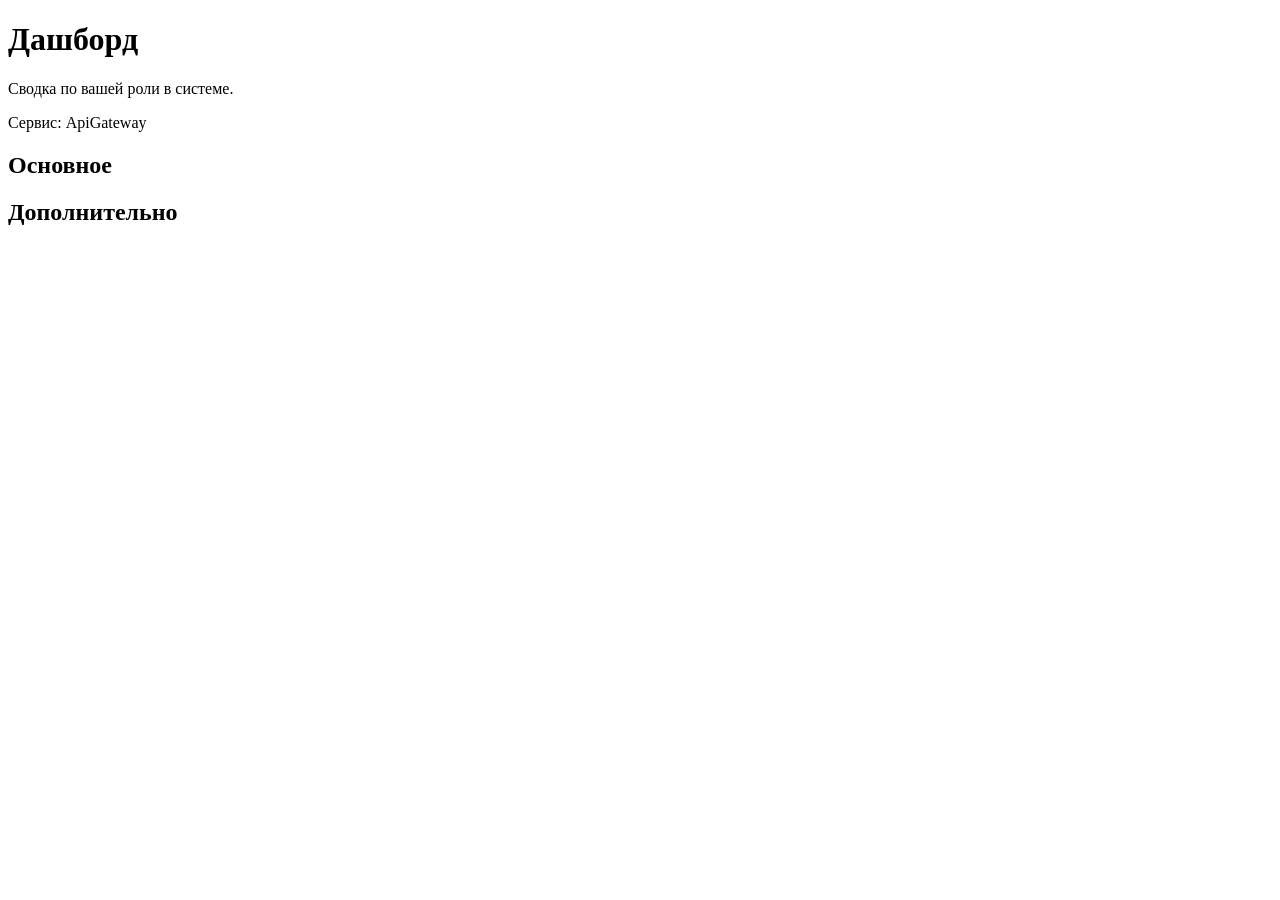
==== WebClient/wwwroot/index.html @ 4c8cc88a "feat(web-client): integrate html css" ====
﻿<!DOCTYPE html>
<html lang="ru">
<head>
    <meta charset="UTF-8">
    <meta name="viewport" content="width=device-width, initial-scale=1.0">
    <title>Дашборд — OnlineTesting</title>
    <link rel="stylesheet" href="./css/style.css">
</head>
<body>
    <header id="app-header" class="app-header"></header>

    <main>
        <div class="container">
            <div class="page-head">
                <div>
                    <h1>Дашборд</h1>
                    <p class="page-subtitle" id="dashboard-subtitle">Сводка по вашей роли в системе.</p>
                    <span class="service-note">Сервис: ApiGateway</span>
                </div>
                <div id="dashboard-actions"></div>
            </div>

            <div class="stats-grid" id="dashboard-stats"></div>

            <div class="section-head">
                <h2 class="section-title" id="dashboard-main-title">Основное</h2>
                <span class="muted small" id="dashboard-main-note"></span>
            </div>
            <div id="dashboard-main-table"></div>

            <div class="section-head">
                <h2 class="section-title" id="dashboard-secondary-title">Дополнительно</h2>
            </div>
            <div class="cards-grid" id="dashboard-secondary"></div>
        </div>
    </main>

    <footer id="app-footer" class="app-footer"></footer>

    <script src="./js/data.js"></script>
    <script src="./js/layout.js"></script>
    <script src="./js/app.js"></script>
    <script src="./js/pages/home.js"></script>
</body>
</html>
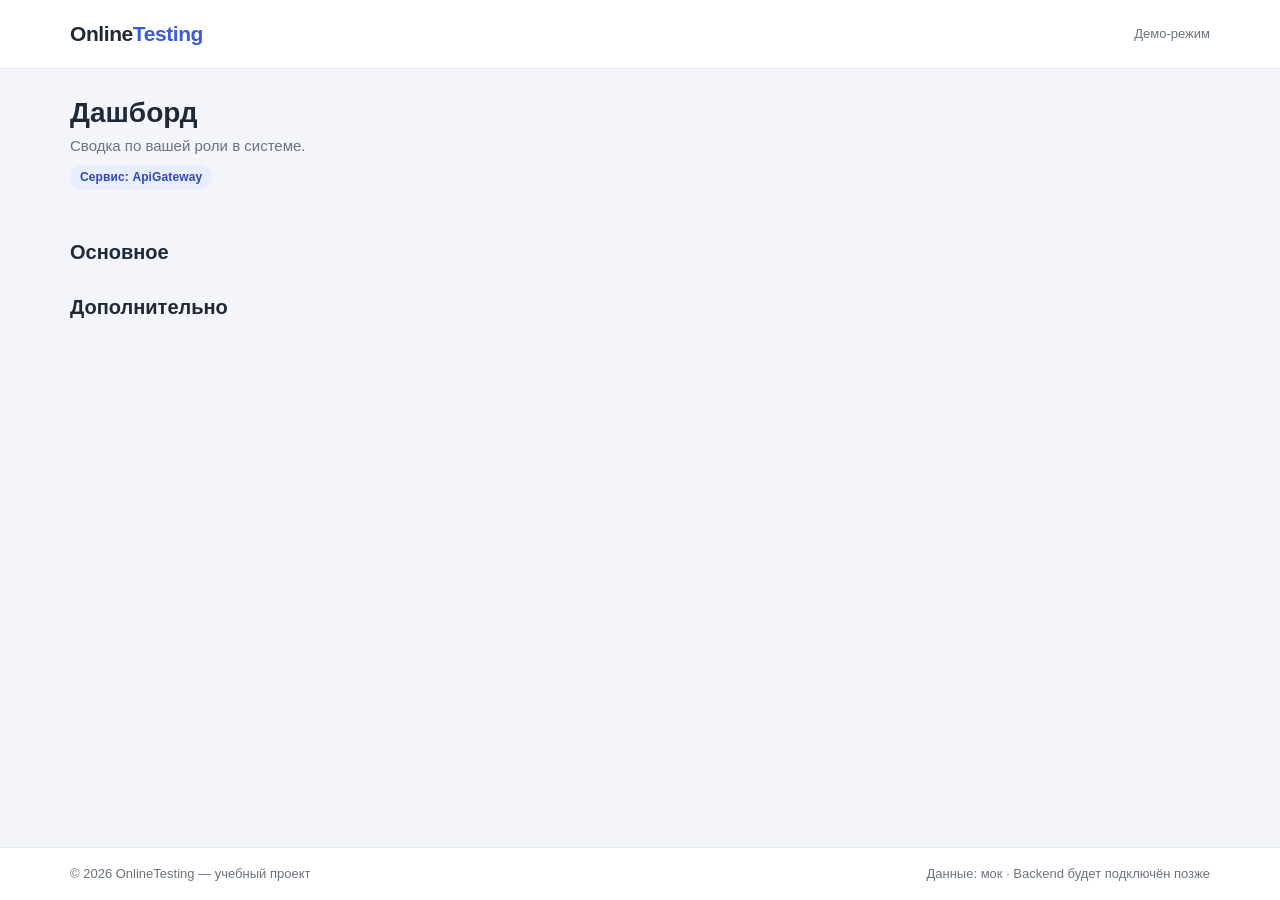
==== commit 82966d6d: "feat(web-client): serve static mockup" ====
--- a/WebClient/wwwroot/index.html
+++ b/WebClient/wwwroot/index.html
@@ -1,10 +1,10 @@
-﻿<!DOCTYPE html>
+<!DOCTYPE html>
 <html lang="ru">
 <head>
-    <meta charset="UTF-8">
-    <meta name="viewport" content="width=device-width, initial-scale=1.0">
-    <title>Дашборд — OnlineTesting</title>
-    <link rel="stylesheet" href="./css/style.css">
+  <meta charset="UTF-8">
+  <meta name="viewport" content="width=device-width, initial-scale=1.0">
+  <title>Дашборд — OnlineTesting</title>
+  <link rel="stylesheet" href="./css/style.css">
 </head>
 <body>
     <header id="app-header" class="app-header"></header>
@@ -39,7 +39,7 @@
 
     <script src="./js/data.js"></script>
     <script src="./js/layout.js"></script>
+    <script src="./js/pages/home.js"></script>
     <script src="./js/app.js"></script>
-    <script src="./js/pages/home.js"></script>
 </body>
 </html>
--- a/WebClient/wwwroot/css/style.css
+++ b/WebClient/wwwroot/css/style.css
@@ -0,0 +1,1228 @@
+/* ============================================================
+   OnlineTesting WebClient — единый стиль макета.
+   Только чистый CSS, без внешних библиотек и CDN.
+   ============================================================ */
+
+:root {
+  --color-bg: #f3f5fb;
+  --color-surface: #ffffff;
+  --color-text: #1f2937;
+  --color-muted: #6b7280;
+  --color-border: #e2e8f0;
+  --color-primary: #3b5bdb;
+  --color-primary-dark: #2f49b0;
+  --color-primary-soft: #e8edff;
+  --color-success: #188a5b;
+  --color-success-soft: #e3f6ec;
+  --color-warning: #a06405;
+  --color-warning-soft: #fdf1d8;
+  --color-danger: #b83232;
+  --color-danger-soft: #fde7e7;
+  --color-info: #21618c;
+  --color-info-soft: #e2f0f9;
+  --radius: 14px;
+  --radius-sm: 9px;
+  --shadow: 0 8px 24px rgba(31, 41, 55, 0.07);
+  --shadow-sm: 0 2px 8px rgba(31, 41, 55, 0.06);
+}
+
+* {
+  box-sizing: border-box;
+}
+
+html {
+  scroll-behavior: smooth;
+}
+
+body {
+  margin: 0;
+  min-height: 100vh;
+  display: flex;
+  flex-direction: column;
+  font-family: "Segoe UI", "Roboto", "Helvetica Neue", Arial, sans-serif;
+  font-size: 15px;
+  line-height: 1.55;
+  color: var(--color-text);
+  background: var(--color-bg);
+}
+
+a {
+  color: var(--color-primary);
+  text-decoration: none;
+}
+
+a:hover {
+  text-decoration: underline;
+}
+
+h1,
+h2,
+h3,
+h4 {
+  margin: 0 0 8px;
+  line-height: 1.25;
+  font-weight: 650;
+}
+
+h1 {
+  font-size: 28px;
+}
+
+h2 {
+  font-size: 22px;
+}
+
+h3 {
+  font-size: 17px;
+}
+
+p {
+  margin: 0 0 10px;
+}
+
+ul {
+  margin: 0;
+  padding: 0;
+  list-style: none;
+}
+
+img {
+  max-width: 100%;
+}
+
+/* ---------- Каркас ---------- */
+
+.container {
+  width: 100%;
+  max-width: 1180px;
+  margin: 0 auto;
+  padding: 0 20px;
+}
+
+main {
+  flex: 1;
+  padding: 26px 0 48px;
+}
+
+.page-head {
+  display: flex;
+  align-items: flex-start;
+  justify-content: space-between;
+  gap: 18px;
+  margin-bottom: 20px;
+  flex-wrap: wrap;
+}
+
+.page-head h1 {
+  margin-bottom: 4px;
+}
+
+.page-subtitle {
+  color: var(--color-muted);
+  margin: 0;
+}
+
+.service-note {
+  display: inline-block;
+  margin-top: 8px;
+  padding: 3px 10px;
+  border-radius: 999px;
+  background: var(--color-primary-soft);
+  color: var(--color-primary-dark);
+  font-size: 12px;
+  font-weight: 600;
+  letter-spacing: 0.01em;
+}
+
+.section-title {
+  margin: 30px 0 14px;
+  font-size: 20px;
+}
+
+.section-head {
+  display: flex;
+  align-items: center;
+  justify-content: space-between;
+  gap: 14px;
+  margin: 30px 0 14px;
+}
+
+.section-head .section-title {
+  margin: 0;
+}
+
+.muted {
+  color: var(--color-muted);
+}
+
+.small {
+  font-size: 13px;
+}
+
+.flex-between {
+  display: flex;
+  align-items: center;
+  justify-content: space-between;
+  gap: 12px;
+  flex-wrap: wrap;
+}
+
+.stack {
+  display: flex;
+  flex-direction: column;
+  gap: 10px;
+}
+
+.divider {
+  height: 1px;
+  background: var(--color-border);
+  margin: 18px 0;
+  border: 0;
+}
+
+/* ---------- Шапка ---------- */
+
+.app-header {
+  position: sticky;
+  top: 0;
+  z-index: 20;
+  background: rgba(255, 255, 255, 0.96);
+  border-bottom: 1px solid var(--color-border);
+  backdrop-filter: blur(8px);
+}
+
+.header-inner {
+  display: flex;
+  align-items: center;
+  gap: 26px;
+  min-height: 68px;
+  flex-wrap: wrap;
+  padding-top: 8px;
+  padding-bottom: 8px;
+}
+
+.brand {
+  font-size: 21px;
+  font-weight: 750;
+  letter-spacing: -0.02em;
+  color: var(--color-text);
+}
+
+.brand span {
+  color: var(--color-primary);
+}
+
+.brand:hover {
+  text-decoration: none;
+}
+
+.main-nav {
+  display: flex;
+  align-items: center;
+  gap: 4px;
+  flex-wrap: wrap;
+  flex: 1;
+}
+
+.nav-link {
+  padding: 7px 12px;
+  border-radius: 999px;
+  color: var(--color-muted);
+  font-size: 14px;
+  font-weight: 550;
+  white-space: nowrap;
+}
+
+.nav-link:hover {
+  background: var(--color-bg);
+  color: var(--color-text);
+  text-decoration: none;
+}
+
+.nav-link-active,
+.nav-link-active:hover {
+  background: var(--color-primary-soft);
+  color: var(--color-primary-dark);
+}
+
+.user-box {
+  display: flex;
+  align-items: center;
+  gap: 12px;
+}
+
+.user-info {
+  display: flex;
+  flex-direction: column;
+  align-items: flex-end;
+  line-height: 1.25;
+}
+
+.user-name {
+  font-size: 14px;
+  font-weight: 600;
+}
+
+.user-role {
+  font-size: 12px;
+  color: var(--color-muted);
+}
+
+/* ---------- Подвал ---------- */
+
+.app-footer {
+  border-top: 1px solid var(--color-border);
+  background: var(--color-surface);
+  padding: 16px 0;
+}
+
+.footer-inner {
+  display: flex;
+  justify-content: space-between;
+  gap: 12px;
+  flex-wrap: wrap;
+  color: var(--color-muted);
+  font-size: 13px;
+}
+
+/* ---------- Кнопки ---------- */
+
+.btn {
+  display: inline-flex;
+  align-items: center;
+  justify-content: center;
+  gap: 8px;
+  padding: 10px 18px;
+  border: 1px solid transparent;
+  border-radius: var(--radius-sm);
+  font-family: inherit;
+  font-size: 14px;
+  font-weight: 600;
+  line-height: 1.2;
+  cursor: pointer;
+  transition: background 0.15s ease, color 0.15s ease, border-color 0.15s ease;
+}
+
+.btn:hover {
+  text-decoration: none;
+}
+
+.btn-primary {
+  background: var(--color-primary);
+  color: #ffffff;
+}
+
+.btn-primary:hover {
+  background: var(--color-primary-dark);
+}
+
+.btn-outline {
+  background: transparent;
+  color: var(--color-text);
+  border-color: var(--color-border);
+}
+
+.btn-outline:hover {
+  border-color: var(--color-primary);
+  color: var(--color-primary);
+}
+
+.btn-soft {
+  background: var(--color-primary-soft);
+  color: var(--color-primary-dark);
+}
+
+.btn-soft:hover {
+  background: #dbe4ff;
+}
+
+.btn-danger-soft {
+  background: var(--color-danger-soft);
+  color: var(--color-danger);
+}
+
+.btn-sm {
+  padding: 6px 12px;
+  font-size: 13px;
+}
+
+.btn-block {
+  width: 100%;
+}
+
+.btn[disabled] {
+  opacity: 0.55;
+  cursor: not-allowed;
+}
+
+/* ---------- Карточки ---------- */
+
+.cards-grid {
+  display: grid;
+  grid-template-columns: repeat(auto-fill, minmax(270px, 1fr));
+  gap: 16px;
+}
+
+.stats-grid {
+  display: grid;
+  grid-template-columns: repeat(auto-fit, minmax(175px, 1fr));
+  gap: 16px;
+}
+
+.two-column {
+  display: grid;
+  grid-template-columns: minmax(0, 2fr) minmax(0, 1fr);
+  gap: 20px;
+  align-items: start;
+}
+
+.card {
+  position: relative;
+  background: var(--color-surface);
+  border: 1px solid var(--color-border);
+  border-radius: var(--radius);
+  padding: 20px;
+  box-shadow: var(--shadow-sm);
+}
+
+.card-badge {
+  position: absolute;
+  top: 16px;
+  right: 16px;
+}
+
+.card-title {
+  margin-bottom: 6px;
+  padding-right: 0;
+}
+
+.card-badge + .card-title {
+  padding-right: 104px;
+}
+
+.card-subtitle {
+  color: var(--color-primary-dark);
+  font-size: 13px;
+  font-weight: 600;
+  margin-bottom: 8px;
+}
+
+.card-text {
+  color: var(--color-muted);
+  font-size: 14px;
+  margin-bottom: 12px;
+}
+
+.card-meta {
+  display: flex;
+  flex-wrap: wrap;
+  gap: 6px 14px;
+  margin-bottom: 12px;
+  font-size: 13px;
+  color: var(--color-muted);
+}
+
+.card-meta li {
+  position: relative;
+  padding-left: 14px;
+}
+
+.card-meta li::before {
+  content: "";
+  position: absolute;
+  left: 0;
+  top: 7px;
+  width: 5px;
+  height: 5px;
+  border-radius: 50%;
+  background: var(--color-primary);
+}
+
+.card-link {
+  display: inline-block;
+  font-size: 14px;
+  font-weight: 600;
+  margin-top: 2px;
+}
+
+.stat-value {
+  font-size: 32px;
+  font-weight: 750;
+  line-height: 1.1;
+  margin: 4px 0 6px;
+  color: var(--color-primary-dark);
+}
+
+.empty-state {
+  padding: 28px 20px;
+  text-align: center;
+  border: 1px dashed var(--color-border);
+  border-radius: var(--radius);
+  background: var(--color-surface);
+}
+
+/* ---------- Бейджи ---------- */
+
+.badge {
+  display: inline-block;
+  padding: 4px 10px;
+  border-radius: 999px;
+  font-size: 12px;
+  font-weight: 650;
+  line-height: 1.4;
+  white-space: nowrap;
+}
+
+.badge-success {
+  background: var(--color-success-soft);
+  color: var(--color-success);
+}
+
+.badge-warning {
+  background: var(--color-warning-soft);
+  color: var(--color-warning);
+}
+
+.badge-danger {
+  background: var(--color-danger-soft);
+  color: var(--color-danger);
+}
+
+.badge-info {
+  background: var(--color-info-soft);
+  color: var(--color-info);
+}
+
+.badge-muted {
+  background: #eef1f5;
+  color: var(--color-muted);
+}
+
+/* ---------- Таблицы ---------- */
+
+.table-wrap {
+  width: 100%;
+  overflow-x: auto;
+  background: var(--color-surface);
+  border: 1px solid var(--color-border);
+  border-radius: var(--radius);
+  box-shadow: var(--shadow-sm);
+}
+
+.data-table {
+  width: 100%;
+  border-collapse: collapse;
+  font-size: 14px;
+  min-width: 640px;
+}
+
+.data-table th {
+  text-align: left;
+  padding: 13px 16px;
+  background: #f8fafc;
+  border-bottom: 1px solid var(--color-border);
+  color: var(--color-muted);
+  font-size: 12px;
+  text-transform: uppercase;
+  letter-spacing: 0.04em;
+  font-weight: 700;
+  white-space: nowrap;
+}
+
+.data-table td {
+  padding: 13px 16px;
+  border-bottom: 1px solid var(--color-border);
+  vertical-align: middle;
+}
+
+.data-table tbody tr:last-child td {
+  border-bottom: 0;
+}
+
+.data-table tbody tr:hover {
+  background: #f8faff;
+}
+
+.table-actions {
+  display: flex;
+  gap: 8px;
+  flex-wrap: wrap;
+}
+
+.table-title {
+  font-weight: 600;
+}
+
+/* ---------- Формы ---------- */
+
+.form-card {
+  background: var(--color-surface);
+  border: 1px solid var(--color-border);
+  border-radius: var(--radius);
+  padding: 22px;
+  box-shadow: var(--shadow-sm);
+}
+
+.form-grid {
+  display: grid;
+  grid-template-columns: repeat(auto-fit, minmax(230px, 1fr));
+  gap: 16px;
+}
+
+.form-field {
+  display: flex;
+  flex-direction: column;
+  gap: 6px;
+}
+
+.form-field-full {
+  grid-column: 1 / -1;
+}
+
+.form-stack {
+  display: flex;
+  flex-direction: column;
+  gap: 14px;
+}
+
+.form-field label {
+  font-size: 13px;
+  font-weight: 650;
+  color: var(--color-text);
+}
+
+.form-field input,
+.form-field select,
+.form-field textarea {
+  width: 100%;
+  padding: 10px 12px;
+  border: 1px solid var(--color-border);
+  border-radius: var(--radius-sm);
+  background: #fbfcfe;
+  color: var(--color-text);
+  font-family: inherit;
+  font-size: 14px;
+  transition: border-color 0.15s ease, box-shadow 0.15s ease;
+}
+
+.form-field input:focus,
+.form-field select:focus,
+.form-field textarea:focus {
+  outline: none;
+  border-color: var(--color-primary);
+  box-shadow: 0 0 0 3px rgba(59, 91, 219, 0.12);
+  background: #ffffff;
+}
+
+.form-field textarea {
+  min-height: 110px;
+  resize: vertical;
+}
+
+.form-hint {
+  font-size: 12px;
+  color: var(--color-muted);
+}
+
+.form-actions {
+  display: flex;
+  align-items: center;
+  gap: 12px;
+  flex-wrap: wrap;
+  margin-top: 18px;
+}
+
+.toolbar {
+  display: flex;
+  align-items: center;
+  gap: 12px;
+  flex-wrap: wrap;
+  margin-bottom: 16px;
+}
+
+.toolbar .form-field {
+  min-width: 190px;
+}
+
+/* ---------- Вход ---------- */
+
+.login-layout {
+  display: grid;
+  grid-template-columns: minmax(0, 1fr) minmax(0, 1fr);
+  gap: 26px;
+  align-items: stretch;
+}
+
+.login-card {
+  background: var(--color-surface);
+  border: 1px solid var(--color-border);
+  border-radius: var(--radius);
+  padding: 30px;
+  box-shadow: var(--shadow);
+}
+
+.login-side {
+  display: flex;
+  flex-direction: column;
+  justify-content: center;
+  gap: 18px;
+  padding: 34px;
+  border-radius: var(--radius);
+  color: #ffffff;
+  background: linear-gradient(140deg, #3b5bdb 0%, #243b8f 100%);
+  box-shadow: var(--shadow);
+}
+
+.login-side h2 {
+  color: #ffffff;
+  font-size: 26px;
+}
+
+.login-side p {
+  color: rgba(255, 255, 255, 0.82);
+  margin: 0;
+}
+
+.login-side ul {
+  display: flex;
+  flex-direction: column;
+  gap: 10px;
+  font-size: 14px;
+}
+
+.login-side li {
+  position: relative;
+  padding-left: 24px;
+  color: rgba(255, 255, 255, 0.92);
+}
+
+.login-side li::before {
+  content: "✓";
+  position: absolute;
+  left: 0;
+  top: -1px;
+  font-weight: 700;
+  color: #a9c1ff;
+}
+
+.login-note {
+  margin-top: 20px;
+  padding: 12px 14px;
+  border-radius: var(--radius-sm);
+  background: var(--color-primary-soft);
+  color: var(--color-primary-dark);
+  font-size: 13px;
+}
+
+.demo-accounts {
+  display: flex;
+  flex-direction: column;
+  gap: 8px;
+  margin-top: 16px;
+}
+
+.demo-accounts li {
+  display: flex;
+  justify-content: space-between;
+  gap: 10px;
+  padding: 9px 12px;
+  border: 1px solid var(--color-border);
+  border-radius: var(--radius-sm);
+  background: #fbfcfe;
+  color: var(--color-text);
+  font-size: 13px;
+}
+
+/* ---------- Курсы и модули ---------- */
+
+.course-hero {
+  background: linear-gradient(135deg, #ffffff 0%, #eef2ff 100%);
+  border: 1px solid var(--color-border);
+  border-radius: var(--radius);
+  padding: 26px;
+  box-shadow: var(--shadow-sm);
+  margin-bottom: 22px;
+}
+
+.course-meta {
+  display: flex;
+  flex-wrap: wrap;
+  gap: 8px 18px;
+  margin-top: 12px;
+  font-size: 13px;
+  color: var(--color-muted);
+}
+
+.module-list {
+  display: flex;
+  flex-direction: column;
+  gap: 14px;
+}
+
+.module-card {
+  background: var(--color-surface);
+  border: 1px solid var(--color-border);
+  border-radius: var(--radius);
+  padding: 18px 20px;
+  box-shadow: var(--shadow-sm);
+}
+
+.module-head {
+  display: flex;
+  align-items: center;
+  gap: 14px;
+  margin-bottom: 10px;
+}
+
+.module-number {
+  display: inline-flex;
+  align-items: center;
+  justify-content: center;
+  min-width: 34px;
+  height: 34px;
+  border-radius: 10px;
+  background: var(--color-primary-soft);
+  color: var(--color-primary-dark);
+  font-weight: 700;
+}
+
+.module-head h3 {
+  margin: 0;
+}
+
+.material-list {
+  display: flex;
+  flex-direction: column;
+  gap: 8px;
+  margin-top: 12px;
+}
+
+.material-item {
+  display: flex;
+  align-items: center;
+  justify-content: space-between;
+  gap: 12px;
+  padding: 9px 12px;
+  border-radius: var(--radius-sm);
+  background: #f8fafc;
+  border: 1px solid #eef2f7;
+}
+
+.material-name {
+  display: flex;
+  align-items: center;
+  gap: 10px;
+}
+
+.material-type {
+  font-size: 11px;
+  font-weight: 700;
+  text-transform: uppercase;
+  letter-spacing: 0.04em;
+  color: var(--color-primary-dark);
+  background: var(--color-primary-soft);
+  border-radius: 6px;
+  padding: 3px 8px;
+  white-space: nowrap;
+}
+
+/* ---------- Прохождение теста ---------- */
+
+.test-toolbar {
+  display: flex;
+  align-items: center;
+  justify-content: space-between;
+  gap: 16px;
+  flex-wrap: wrap;
+  background: var(--color-surface);
+  border: 1px solid var(--color-border);
+  border-radius: var(--radius);
+  padding: 16px 20px;
+  margin-bottom: 18px;
+  box-shadow: var(--shadow-sm);
+}
+
+.timer {
+  display: inline-flex;
+  align-items: center;
+  gap: 8px;
+  padding: 8px 16px;
+  border-radius: 999px;
+  background: var(--color-warning-soft);
+  color: var(--color-warning);
+  font-size: 20px;
+  font-weight: 750;
+  font-variant-numeric: tabular-nums;
+}
+
+.timer-label {
+  font-size: 12px;
+  font-weight: 600;
+  text-transform: uppercase;
+  letter-spacing: 0.05em;
+}
+
+.question-list {
+  display: flex;
+  flex-direction: column;
+  gap: 16px;
+}
+
+.question-card {
+  background: var(--color-surface);
+  border: 1px solid var(--color-border);
+  border-radius: var(--radius);
+  padding: 22px;
+  box-shadow: var(--shadow-sm);
+}
+
+.question-head {
+  display: flex;
+  align-items: flex-start;
+  gap: 12px;
+  margin-bottom: 12px;
+}
+
+.question-number {
+  display: inline-flex;
+  align-items: center;
+  justify-content: center;
+  min-width: 30px;
+  height: 30px;
+  border-radius: 50%;
+  background: var(--color-primary);
+  color: #ffffff;
+  font-weight: 700;
+  font-size: 13px;
+}
+
+.question-text {
+  font-size: 16px;
+  font-weight: 600;
+  margin: 4px 0 0;
+}
+
+.question-points {
+  margin-left: auto;
+  font-size: 12px;
+  color: var(--color-muted);
+  white-space: nowrap;
+}
+
+.question-type {
+  display: block;
+  margin-bottom: 10px;
+  font-size: 12px;
+  color: var(--color-muted);
+}
+
+.options-list {
+  display: flex;
+  flex-direction: column;
+  gap: 8px;
+  margin-top: 12px;
+}
+
+.option-row {
+  display: flex;
+  align-items: center;
+  gap: 10px;
+  padding: 10px 13px;
+  border: 1px solid var(--color-border);
+  border-radius: var(--radius-sm);
+  background: #fbfcfe;
+  cursor: pointer;
+  font-size: 14px;
+}
+
+.option-row:hover {
+  border-color: var(--color-primary);
+  background: var(--color-primary-soft);
+}
+
+.option-row input {
+  width: 17px;
+  height: 17px;
+  accent-color: var(--color-primary);
+}
+
+.answer-input,
+.code-editor {
+  width: 100%;
+  margin-top: 12px;
+  padding: 11px 13px;
+  border: 1px solid var(--color-border);
+  border-radius: var(--radius-sm);
+  background: #fbfcfe;
+  font-family: inherit;
+  font-size: 14px;
+}
+
+.code-editor {
+  min-height: 170px;
+  resize: vertical;
+  font-family: "Consolas", "Courier New", monospace;
+  font-size: 13px;
+  line-height: 1.5;
+  background: #1e2433;
+  color: #e7ecf7;
+  border-color: #1e2433;
+}
+
+.code-label {
+  display: flex;
+  align-items: center;
+  gap: 6px;
+  margin-top: 12px;
+  font-size: 12px;
+  font-weight: 650;
+  color: var(--color-muted);
+  text-transform: uppercase;
+  letter-spacing: 0.04em;
+}
+
+.test-submit-bar {
+  display: flex;
+  align-items: center;
+  justify-content: space-between;
+  gap: 14px;
+  flex-wrap: wrap;
+  margin-top: 20px;
+  padding: 18px 20px;
+  background: var(--color-surface);
+  border: 1px solid var(--color-border);
+  border-radius: var(--radius);
+  box-shadow: var(--shadow-sm);
+}
+
+/* ---------- Аналитика ---------- */
+
+.chart-card {
+  background: var(--color-surface);
+  border: 1px solid var(--color-border);
+  border-radius: var(--radius);
+  padding: 20px;
+  box-shadow: var(--shadow-sm);
+}
+
+.chart-title {
+  margin-bottom: 16px;
+  font-size: 16px;
+  font-weight: 650;
+}
+
+.bar-row {
+  display: grid;
+  grid-template-columns: 150px minmax(0, 1fr) 64px;
+  align-items: center;
+  gap: 12px;
+  margin-bottom: 12px;
+}
+
+.bar-label {
+  font-size: 13px;
+  color: var(--color-text);
+  overflow: hidden;
+  text-overflow: ellipsis;
+  white-space: nowrap;
+}
+
+.bar-track {
+  height: 12px;
+  border-radius: 999px;
+  background: #edf1f7;
+  overflow: hidden;
+}
+
+.bar-fill {
+  display: block;
+  height: 100%;
+  border-radius: 999px;
+  background: linear-gradient(90deg, #5c7cfa, #3b5bdb);
+  transition: width 0.4s ease;
+}
+
+.bar-fill-green {
+  background: linear-gradient(90deg, #38b27c, #188a5b);
+}
+
+.bar-value {
+  text-align: right;
+  font-size: 13px;
+  font-weight: 700;
+  color: var(--color-muted);
+  font-variant-numeric: tabular-nums;
+}
+
+.chart-legend {
+  display: flex;
+  gap: 18px;
+  flex-wrap: wrap;
+  margin-top: 14px;
+  font-size: 12px;
+  color: var(--color-muted);
+}
+
+.legend-item {
+  display: inline-flex;
+  align-items: center;
+  gap: 6px;
+}
+
+.legend-dot {
+  width: 9px;
+  height: 9px;
+  border-radius: 50%;
+  background: var(--color-primary);
+}
+
+.legend-dot-green {
+  background: var(--color-success);
+}
+
+/* ---------- Служебное ---------- */
+
+.pill {
+  display: inline-block;
+  padding: 4px 10px;
+  border-radius: 999px;
+  background: #eef1f5;
+  color: var(--color-muted);
+  font-size: 12px;
+  font-weight: 600;
+}
+
+.progress-note {
+  font-size: 12px;
+  color: var(--color-muted);
+  margin-top: 4px;
+}
+
+.notice {
+  padding: 14px 16px;
+  border-radius: var(--radius-sm);
+  background: var(--color-info-soft);
+  color: var(--color-info);
+  font-size: 13px;
+  border: 1px solid #cfe4f2;
+}
+
+.grade-form {
+  display: flex;
+  align-items: center;
+  gap: 8px;
+  flex-wrap: wrap;
+}
+
+.grade-form select {
+  padding: 6px 8px;
+  border: 1px solid var(--color-border);
+  border-radius: 7px;
+  font-family: inherit;
+  font-size: 13px;
+  background: #fbfcfe;
+}
+
+/* ---------- Ширины полосок диаграмм (шаг 5%) ---------- */
+
+.w-0 { width: 0%; }
+.w-5 { width: 5%; }
+.w-10 { width: 10%; }
+.w-15 { width: 15%; }
+.w-20 { width: 20%; }
+.w-25 { width: 25%; }
+.w-30 { width: 30%; }
+.w-35 { width: 35%; }
+.w-40 { width: 40%; }
+.w-45 { width: 45%; }
+.w-50 { width: 50%; }
+.w-55 { width: 55%; }
+.w-60 { width: 60%; }
+.w-65 { width: 65%; }
+.w-70 { width: 70%; }
+.w-75 { width: 75%; }
+.w-80 { width: 80%; }
+.w-85 { width: 85%; }
+.w-90 { width: 90%; }
+.w-95 { width: 95%; }
+.w-100 { width: 100%; }
+
+/* ---------- Адаптивность ---------- */
+
+@media (max-width: 900px) {
+  .two-column {
+    grid-template-columns: 1fr;
+  }
+
+  .login-layout {
+    grid-template-columns: 1fr;
+  }
+
+  .login-side {
+    order: -1;
+    padding: 26px;
+  }
+}
+
+@media (max-width: 700px) {
+  h1 {
+    font-size: 23px;
+  }
+
+  .header-inner {
+    gap: 10px;
+    min-height: 0;
+  }
+
+  .main-nav {
+    order: 3;
+    flex: 1 0 100%;
+    width: 100%;
+    flex-wrap: wrap;
+    overflow-x: visible;
+    padding-bottom: 4px;
+  }
+
+  .nav-link {
+    padding: 6px 10px;
+    font-size: 13px;
+  }
+
+  .user-box {
+    margin-left: auto;
+  }
+
+  .user-info {
+    display: none;
+  }
+
+  .bar-row {
+    grid-template-columns: 100px minmax(0, 1fr) 52px;
+    gap: 8px;
+  }
+
+  .test-submit-bar {
+    flex-direction: column;
+    align-items: stretch;
+  }
+
+  .form-card,
+  .card,
+  .question-card {
+    padding: 16px;
+  }
+
+  .login-card {
+    padding: 22px;
+  }
+}
+
+@media (max-width: 480px) {
+  .container {
+    padding: 0 14px;
+  }
+
+  .badge {
+    white-space: normal;
+  }
+}
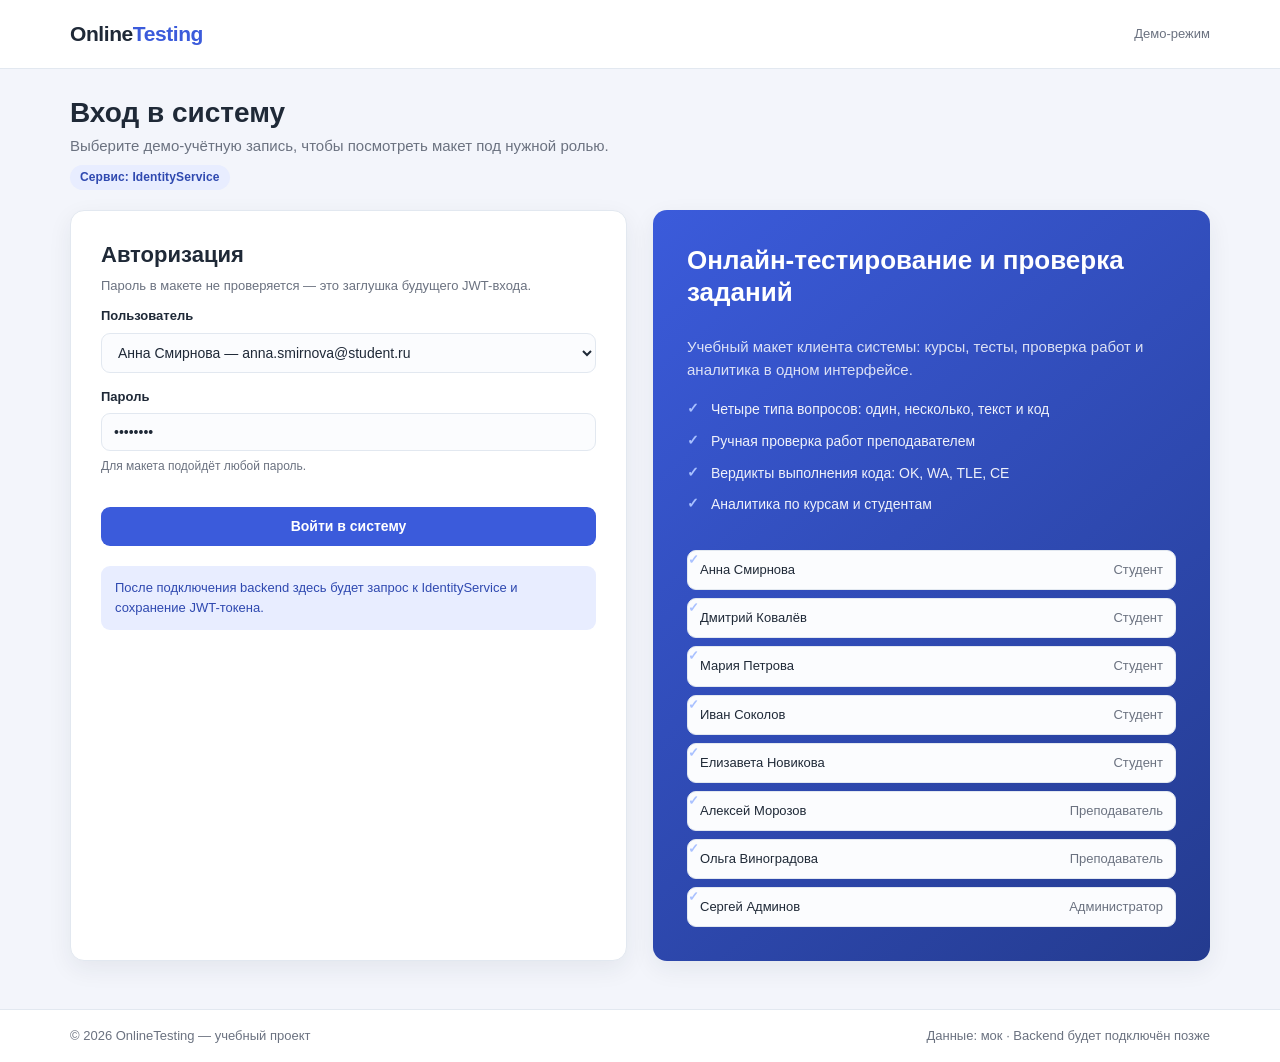
==== commit be0f8bcc: "fix(web-client): restore mockup rendering and harden integrations - restore shared App helpers and c" ====
--- a/WebClient/wwwroot/index.html
+++ b/WebClient/wwwroot/index.html
@@ -38,8 +38,8 @@
     <footer id="app-footer" class="app-footer"></footer>
 
     <script src="./js/data.js"></script>
+    <script src="./js/app.js"></script>
     <script src="./js/layout.js"></script>
     <script src="./js/pages/home.js"></script>
-    <script src="./js/app.js"></script>
 </body>
 </html>
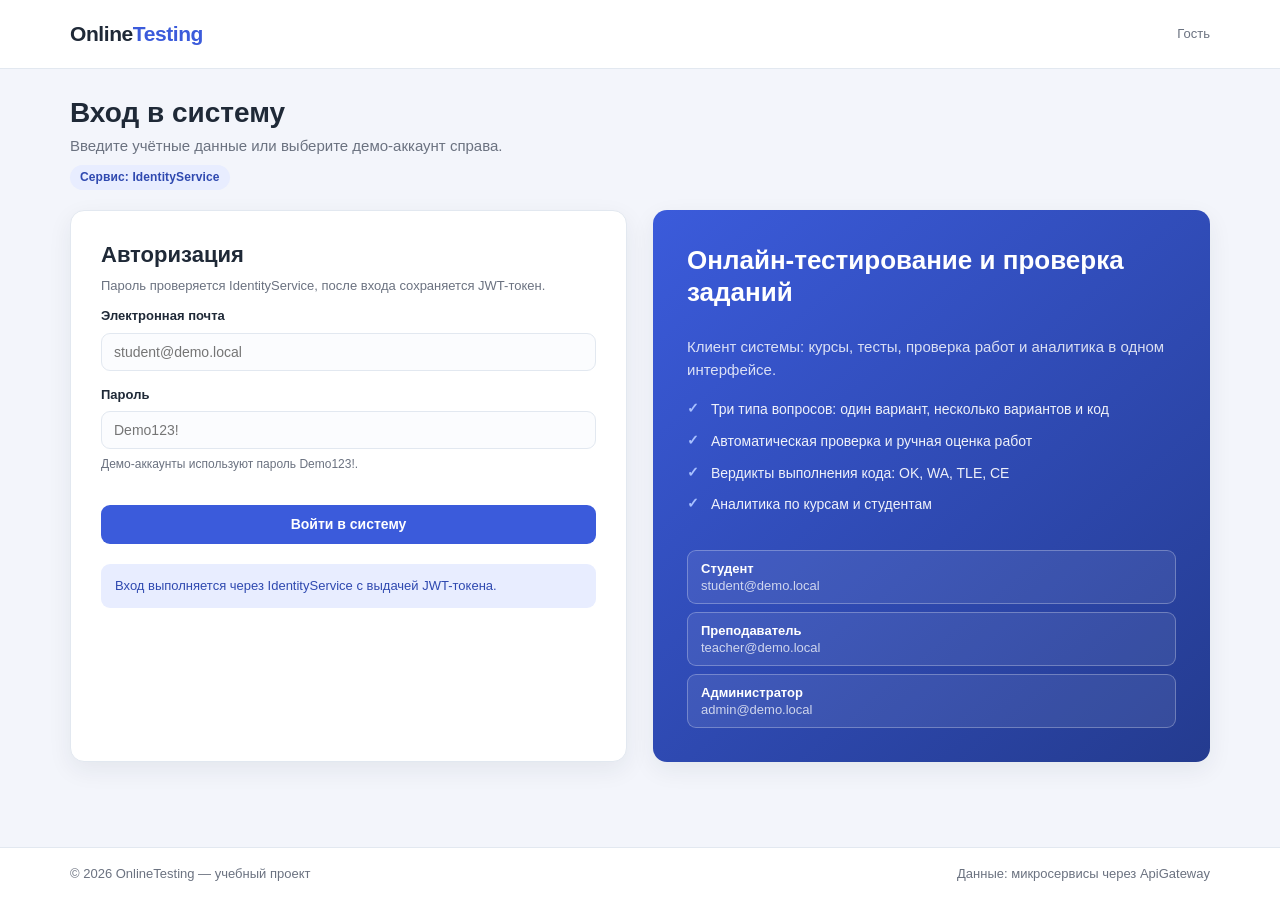
==== commit f23dcf47: "feat: connect web client to real backend APIs - WebClient: real JWT login, API client, dashboards, c" ====
--- a/WebClient/wwwroot/index.html
+++ b/WebClient/wwwroot/index.html
@@ -37,7 +37,6 @@
 
     <footer id="app-footer" class="app-footer"></footer>
 
-    <script src="./js/data.js"></script>
     <script src="./js/app.js"></script>
     <script src="./js/layout.js"></script>
     <script src="./js/pages/home.js"></script>
--- a/WebClient/wwwroot/css/style.css
+++ b/WebClient/wwwroot/css/style.css
@@ -1226,3 +1226,176 @@
     white-space: normal;
   }
 }
+
+/* ---------- Модальные окна ---------- */
+
+.modal-overlay {
+  position: fixed;
+  inset: 0;
+  z-index: 1000;
+  display: flex;
+  align-items: center;
+  justify-content: center;
+  padding: 24px;
+  background: rgba(15, 23, 42, 0.55);
+}
+
+.modal {
+  width: min(760px, 100%);
+  max-height: calc(100vh - 48px);
+  overflow-y: auto;
+  padding: 24px;
+  background: var(--color-surface);
+  border-radius: var(--radius);
+  box-shadow: 0 24px 60px rgba(15, 23, 42, 0.3);
+}
+
+.modal-head {
+  display: flex;
+  align-items: center;
+  justify-content: space-between;
+  gap: 16px;
+  margin-bottom: 16px;
+}
+
+.modal-head h2 {
+  margin: 0;
+  font-size: 20px;
+}
+
+.modal-error {
+  color: var(--color-danger);
+}
+
+.review-summary {
+  padding: 14px 16px;
+  margin-bottom: 16px;
+  border-radius: var(--radius-sm);
+  background: #f7f9fd;
+  border: 1px solid var(--color-border);
+  font-size: 14px;
+}
+
+.review-summary p {
+  margin: 4px 0;
+}
+
+/* ---------- Уведомления ---------- */
+
+.app-toast {
+  position: fixed;
+  right: 24px;
+  bottom: 24px;
+  z-index: 1100;
+  max-width: 400px;
+  padding: 13px 16px;
+  border-radius: var(--radius-sm);
+  background: #1f2937;
+  color: #ffffff;
+  font-size: 14px;
+  box-shadow: 0 16px 40px rgba(15, 23, 42, 0.3);
+  opacity: 0;
+  transform: translateY(12px);
+  pointer-events: none;
+  transition: opacity 0.2s ease, transform 0.2s ease;
+}
+
+.app-toast-visible {
+  opacity: 1;
+  transform: translateY(0);
+}
+
+.app-toast-success {
+  background: #147a4f;
+}
+
+.app-toast-error {
+  background: #b42318;
+}
+
+/* ---------- Демо-аккаунты и вход ---------- */
+
+.demo-account {
+  display: flex;
+  flex-direction: column;
+  align-items: flex-start;
+  gap: 2px;
+  width: 100%;
+  padding: 10px 13px;
+  border: 1px solid rgba(255, 255, 255, 0.28);
+  border-radius: var(--radius-sm);
+  background: rgba(255, 255, 255, 0.08);
+  color: #ffffff;
+  text-align: left;
+  cursor: pointer;
+  font-family: inherit;
+  transition: background 0.15s ease, border-color 0.15s ease;
+}
+
+.demo-account:hover {
+  background: rgba(255, 255, 255, 0.18);
+  border-color: rgba(255, 255, 255, 0.55);
+}
+
+.demo-account-role {
+  font-size: 13px;
+  font-weight: 700;
+}
+
+.demo-account .muted {
+  color: rgba(255, 255, 255, 0.75);
+}
+
+.login-note-success {
+  background: var(--color-success-soft);
+  color: var(--color-success);
+}
+
+.login-note-error {
+  background: var(--color-danger-soft);
+  color: var(--color-danger);
+}
+
+/* ---------- Вопросы и код ---------- */
+
+.option-key {
+  display: inline-flex;
+  align-items: center;
+  justify-content: center;
+  min-width: 22px;
+  height: 22px;
+  padding: 0 4px;
+  border-radius: 6px;
+  background: var(--color-primary-soft);
+  color: var(--color-primary-dark);
+  font-size: 12px;
+  font-weight: 700;
+}
+
+.pill-correct {
+  background: var(--color-success-soft);
+  color: var(--color-success);
+}
+
+.code-block {
+  display: block;
+  padding: 10px 12px;
+  margin-top: 6px;
+  border-radius: var(--radius-sm);
+  background: #0f172a;
+  color: #e2e8f0;
+  font-family: "Consolas", "Courier New", monospace;
+  font-size: 13px;
+  white-space: pre-wrap;
+  overflow-x: auto;
+}
+
+.data-table select {
+  padding: 6px 8px;
+  border: 1px solid var(--color-border);
+  border-radius: 7px;
+  background: #fbfcfe;
+  font-family: inherit;
+  font-size: 13px;
+}
+
